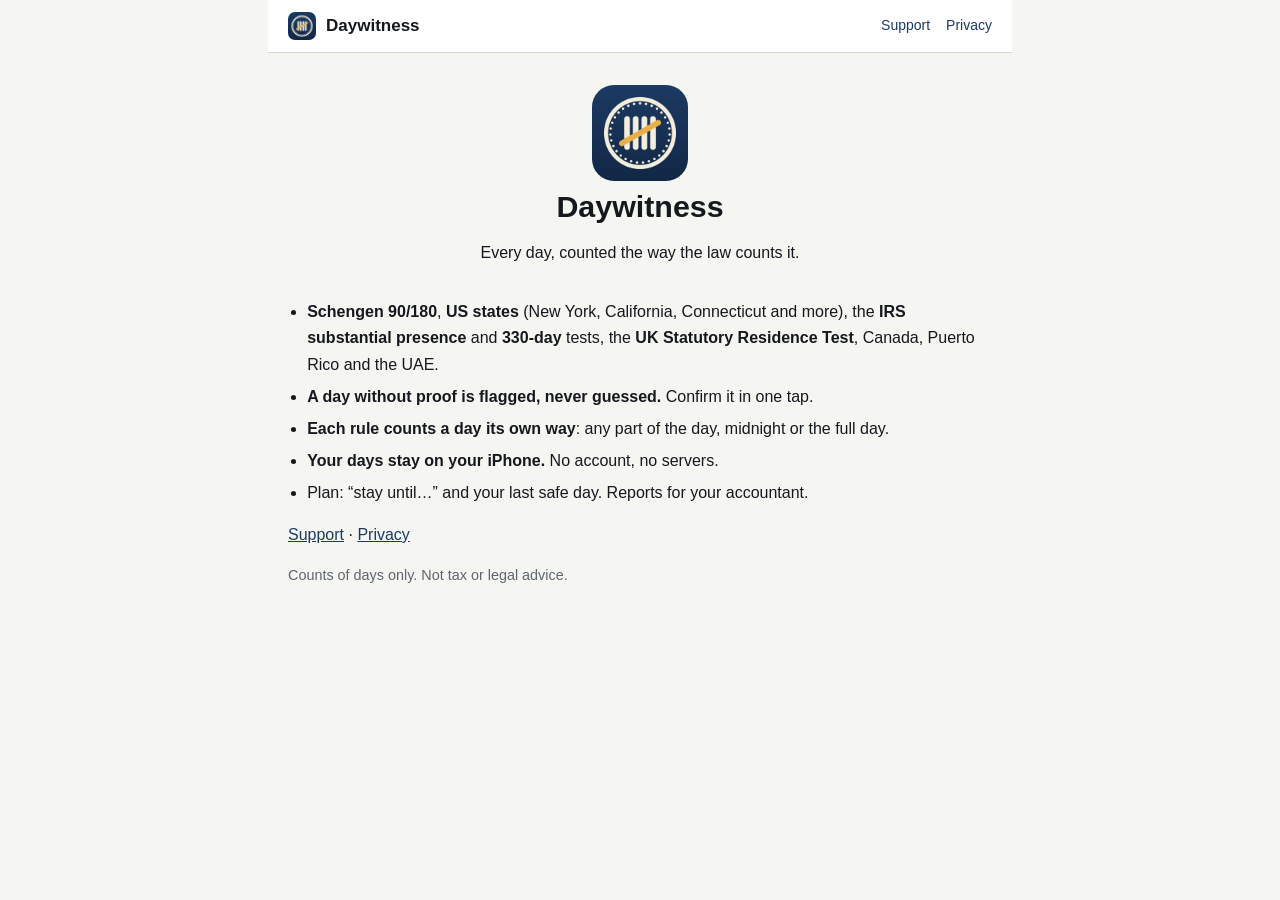
==== index.html @ 2e2242ad "Add files via upload" ====
<!doctype html>
<meta charset="utf-8">
<meta name="viewport" content="width=device-width,initial-scale=1">
<link rel="icon" href="/icono.png" type="image/png">
<link rel="stylesheet" href="/estilo.css">
<title>Daywitness — Residency days, counted the way the law counts them</title>
<div class="barra"><img src="/icono.png" alt=""><strong><a href="/">Daywitness</a></strong><nav><a href="/support.html">Support</a><a href="/privacy.html">Privacy</a></nav></div>
<div class="heroe"><img src="/icono.png" alt="Daywitness"><h1>Daywitness</h1><p>Every day, counted the way the law counts it.</p></div>
<ul>
<li><strong>Schengen 90/180</strong>, <strong>US states</strong> (New York, California, Connecticut and more), the <strong>IRS substantial presence</strong> and <strong>330-day</strong> tests, the <strong>UK Statutory Residence Test</strong>, Canada, Puerto Rico and the UAE.</li>
<li><strong>A day without proof is flagged, never guessed.</strong> Confirm it in one tap.</li>
<li><strong>Each rule counts a day its own way</strong>: any part of the day, midnight or the full day.</li>
<li><strong>Your days stay on your iPhone.</strong> No account, no servers.</li>
<li>Plan: “stay until…” and your last safe day. Reports for your accountant.</li>
</ul>
<p><a href="/support.html">Support</a> · <a href="/privacy.html">Privacy</a></p>
<p class="fecha">Counts of days only. Not tax or legal advice.</p>
---- estilo.css ----
:root{color-scheme:light dark}
body{max-width:44rem;margin:0 auto;padding:2.5rem 1.25rem 4rem;font:16px/1.65 -apple-system,BlinkMacSystemFont,"Segoe UI",sans-serif;color:#15181c;background:#f5f5f2}
@media (prefers-color-scheme:dark){body{color:#eceef0;background:#0f1215}}
h1{font-size:1.9rem;line-height:1.15;margin:0 0 .35rem}
h2{font-size:1.15rem;margin:2.2rem 0 .5rem}
.fecha{color:#60666e;font-size:.9rem;margin:0 0 2rem}
ul{padding-left:1.2rem}li{margin:.35rem 0}
a{color:#1c3a63}@media (prefers-color-scheme:dark){a{color:#9dbceb}}
.caja{background:rgba(28,58,99,.08);border-radius:12px;padding:1rem 1.2rem;margin:1.5rem 0}
@media (prefers-color-scheme:dark){.caja{background:rgba(157,188,235,.12)}}
.barra{border-bottom:1px solid #d8d8d2;background:#fff;margin:-2.5rem -1.25rem 2rem;padding:12px 1.25rem;display:flex;align-items:center;gap:10px}
@media (prefers-color-scheme:dark){.barra{background:#181c21;border-color:#2f353d}}
.barra img{width:28px;height:28px;border-radius:7px}
.barra strong a{color:inherit;text-decoration:none;font-size:17px}
.barra nav{margin-left:auto;display:flex;gap:16px;font-size:14px}
.barra nav a{text-decoration:none}
.heroe{text-align:center;margin:2rem 0}.heroe img{width:96px;height:96px;border-radius:22px}
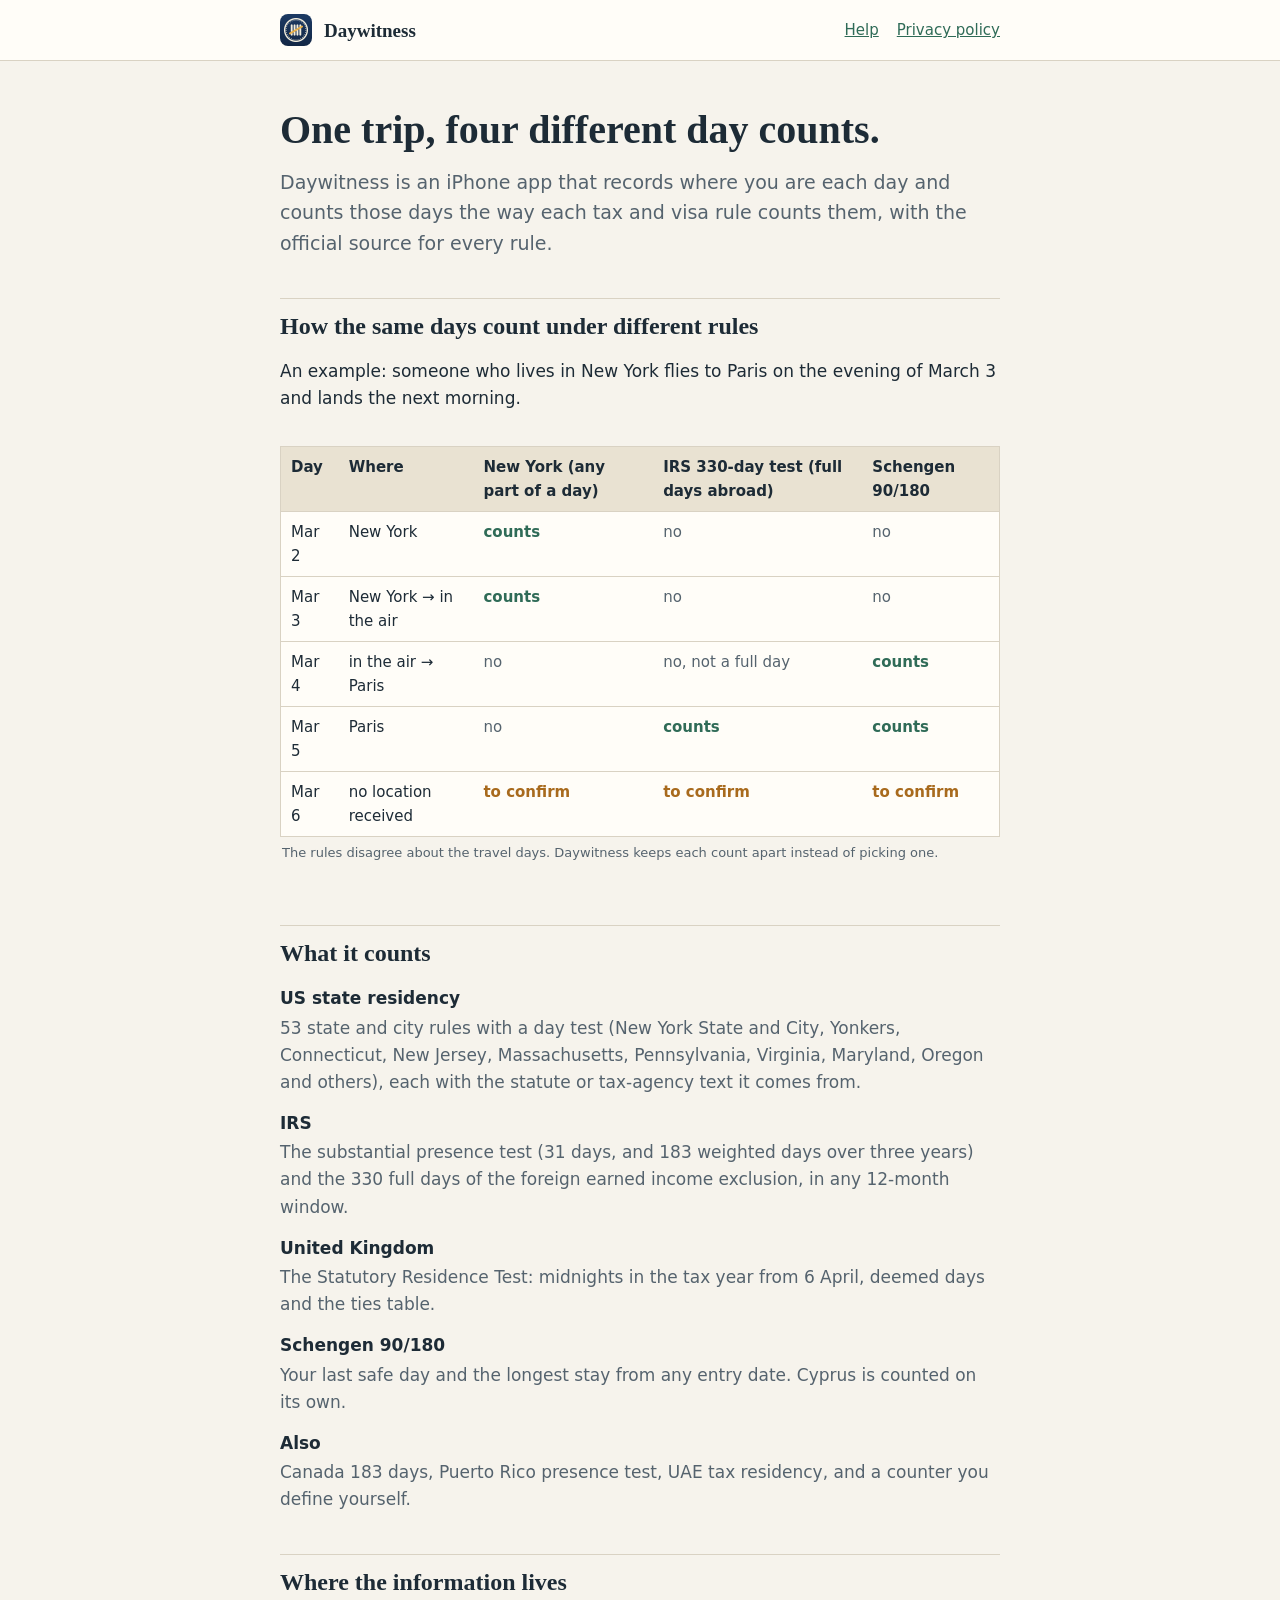
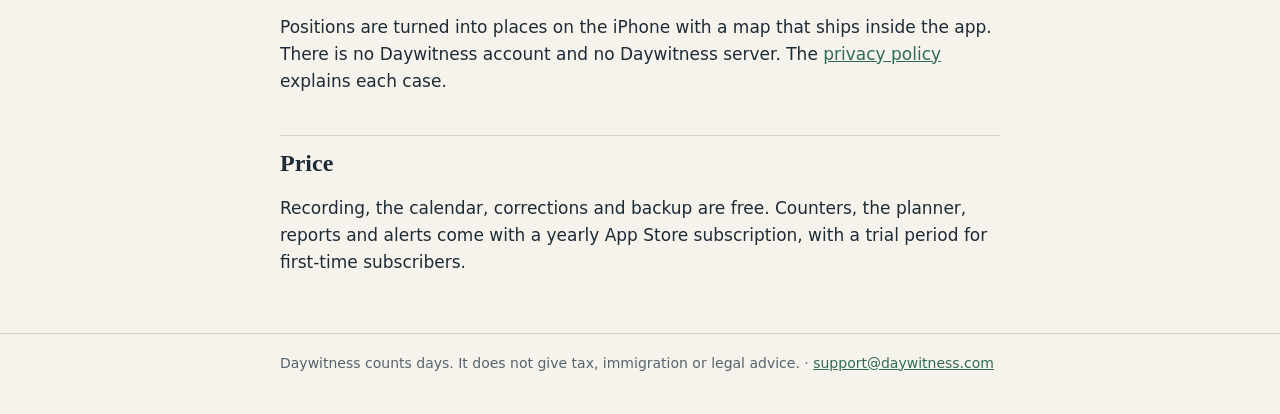
==== commit 49750747: "New site: home, sello.css, redirects to /privacy-policy/ and /help/" ====
--- a/index.html
+++ b/index.html
@@ -1,17 +1,51 @@
 <!doctype html>
+<html lang="en">
+<head>
 <meta charset="utf-8">
 <meta name="viewport" content="width=device-width,initial-scale=1">
+<title>Daywitness · Tax and visa residency day counter for iPhone</title>
+<meta name="description" content="Daywitness counts the days you spend in each country, US state and city the way each residency rule counts them: the 183-day state rules, the IRS tests, the UK Statutory Residence Test and Schengen 90/180.">
+<meta property="og:title" content="Daywitness · residency days, rule by rule">
+<meta property="og:description" content="Each rule counts a day its own way. A day without evidence is flagged for you to confirm, never filled in.">
+<meta property="og:image" content="https://daywitness.com/icono.png">
 <link rel="icon" href="/icono.png" type="image/png">
-<link rel="stylesheet" href="/estilo.css">
-<title>Daywitness — Residency days, counted the way the law counts them</title>
-<div class="barra"><img src="/icono.png" alt=""><strong><a href="/">Daywitness</a></strong><nav><a href="/support.html">Support</a><a href="/privacy.html">Privacy</a></nav></div>
-<div class="heroe"><img src="/icono.png" alt="Daywitness"><h1>Daywitness</h1><p>Every day, counted the way the law counts it.</p></div>
-<ul>
-<li><strong>Schengen 90/180</strong>, <strong>US states</strong> (New York, California, Connecticut and more), the <strong>IRS substantial presence</strong> and <strong>330-day</strong> tests, the <strong>UK Statutory Residence Test</strong>, Canada, Puerto Rico and the UAE.</li>
-<li><strong>A day without proof is flagged, never guessed.</strong> Confirm it in one tap.</li>
-<li><strong>Each rule counts a day its own way</strong>: any part of the day, midnight or the full day.</li>
-<li><strong>Your days stay on your iPhone.</strong> No account, no servers.</li>
-<li>Plan: “stay until…” and your last safe day. Reports for your accountant.</li>
-</ul>
-<p><a href="/support.html">Support</a> · <a href="/privacy.html">Privacy</a></p>
-<p class="fecha">Counts of days only. Not tax or legal advice.</p>
+<link rel="stylesheet" href="/sello.css">
+</head>
+<body>
+<header class="sello"><div class="marco"><img src="/icono.png" alt=""><a class="nombre" href="/">Daywitness</a>
+<nav><a href="/help/">Help</a><a href="/privacy-policy/">Privacy policy</a></nav></div></header>
+<main class="marco">
+<h1>One trip, four different day counts.</h1>
+<p class="entradilla">Daywitness is an iPhone app that records where you are each day and counts those days the way each tax and visa rule counts them, with the official source for every rule.</p>
+
+<h2>How the same days count under different rules</h2>
+<p>An example: someone who lives in New York flies to Paris on the evening of March 3 and lands the next morning.</p>
+<div class="tablero"><table class="libro">
+<caption>The rules disagree about the travel days. Daywitness keeps each count apart instead of picking one.</caption>
+<thead><tr><th>Day</th><th>Where</th><th>New York (any part of a day)</th><th>IRS 330-day test (full days abroad)</th><th>Schengen 90/180</th></tr></thead>
+<tbody>
+<tr><td>Mar 2</td><td>New York</td><td class="si">counts</td><td class="no">no</td><td class="no">no</td></tr>
+<tr><td>Mar 3</td><td>New York → in the air</td><td class="si">counts</td><td class="no">no</td><td class="no">no</td></tr>
+<tr><td>Mar 4</td><td>in the air → Paris</td><td class="no">no</td><td class="no">no, not a full day</td><td class="si">counts</td></tr>
+<tr><td>Mar 5</td><td>Paris</td><td class="no">no</td><td class="si">counts</td><td class="si">counts</td></tr>
+<tr><td>Mar 6</td><td>no location received</td><td class="duda">to confirm</td><td class="duda">to confirm</td><td class="duda">to confirm</td></tr>
+</tbody></table></div>
+
+<h2>What it counts</h2>
+<dl class="reglas">
+<dt>US state residency</dt><dd>53 state and city rules with a day test (New York State and City, Yonkers, Connecticut, New Jersey, Massachusetts, Pennsylvania, Virginia, Maryland, Oregon and others), each with the statute or tax-agency text it comes from.</dd>
+<dt>IRS</dt><dd>The substantial presence test (31 days, and 183 weighted days over three years) and the 330 full days of the foreign earned income exclusion, in any 12-month window.</dd>
+<dt>United Kingdom</dt><dd>The Statutory Residence Test: midnights in the tax year from 6 April, deemed days and the ties table.</dd>
+<dt>Schengen 90/180</dt><dd>Your last safe day and the longest stay from any entry date. Cyprus is counted on its own.</dd>
+<dt>Also</dt><dd>Canada 183 days, Puerto Rico presence test, UAE tax residency, and a counter you define yourself.</dd>
+</dl>
+
+<h2>Where the information lives</h2>
+<p>Positions are turned into places on the iPhone with a map that ships inside the app. There is no Daywitness account and no Daywitness server. The <a href="/privacy-policy/">privacy policy</a> explains each case.</p>
+
+<h2>Price</h2>
+<p>Recording, the calendar, corrections and backup are free. Counters, the planner, reports and alerts come with a yearly App Store subscription, with a trial period for first-time subscribers.</p>
+</main>
+<footer class="pie"><div class="marco">Daywitness counts days. It does not give tax, immigration or legal advice. · <a href="mailto:support@daywitness.com">support@daywitness.com</a></div></footer>
+</body>
+</html>
--- a/sello.css
+++ b/sello.css
@@ -0,0 +1,26 @@
+/* daywitness.com: paper, ink and one green. No external fonts, no scripts. */
+:root{--papel:#f6f3ec;--hoja:#fffdf8;--tinta:#1d2b36;--suave:#55636e;--verde:#2f6b57;--linea:#d9d2c3;--marca:#e9e2d2}
+@media (prefers-color-scheme:dark){:root{--papel:#151b20;--hoja:#1c242a;--tinta:#ebe6dc;--suave:#a8b0b5;--verde:#7fbfa6;--linea:#33404a;--marca:#24303a}}
+*{box-sizing:border-box}
+html{background:var(--papel)}
+body{margin:0;color:var(--tinta);font:17px/1.6 -apple-system,"Segoe UI",system-ui,sans-serif}
+.marco{max-width:760px;margin:0 auto;padding:0 20px}
+header.sello{border-bottom:1px solid var(--linea);background:var(--hoja)}
+header.sello .marco{display:flex;align-items:center;gap:12px;min-height:60px;flex-wrap:wrap}
+header.sello img{width:32px;height:32px;border-radius:8px}
+header.sello a.nombre{font:600 19px/1 Georgia,"Iowan Old Style","Times New Roman",serif;color:var(--tinta);text-decoration:none}
+header.sello nav{margin-left:auto;display:flex;gap:18px;font-size:15px}
+a{color:var(--verde)}
+h1,h2,h3{font-family:Georgia,"Iowan Old Style","Times New Roman",serif;font-weight:600;line-height:1.25}
+h1{font-size:clamp(28px,6vw,40px);margin:44px 0 12px}
+h2{font-size:24px;margin:40px 0 8px;padding-top:12px;border-top:1px solid var(--linea)}
+h3{font-size:18px;margin:26px 0 4px}
+p.entradilla{font-size:19px;color:var(--suave);margin-top:0}
+.libro{width:100%;border-collapse:collapse;background:var(--hoja);border:1px solid var(--linea);font-size:15px;margin:16px 0}
+.libro caption{caption-side:bottom;text-align:left;font-size:13px;color:var(--suave);padding:6px 2px}
+.libro th,.libro td{padding:8px 10px;border-bottom:1px solid var(--linea);text-align:left;vertical-align:top}
+.libro thead th{background:var(--marca);font-weight:600}
+.si{color:var(--verde);font-weight:600}.no{color:var(--suave)}.duda{color:#a86a1d;font-weight:600}
+.tablero{overflow-x:auto}
+dl.reglas dt{font-weight:600;margin-top:14px}dl.reglas dd{margin:2px 0 0 0;color:var(--suave)}
+footer.pie{margin:56px 0 0;border-top:1px solid var(--linea);padding:18px 0 40px;font-size:14px;color:var(--suave)}
